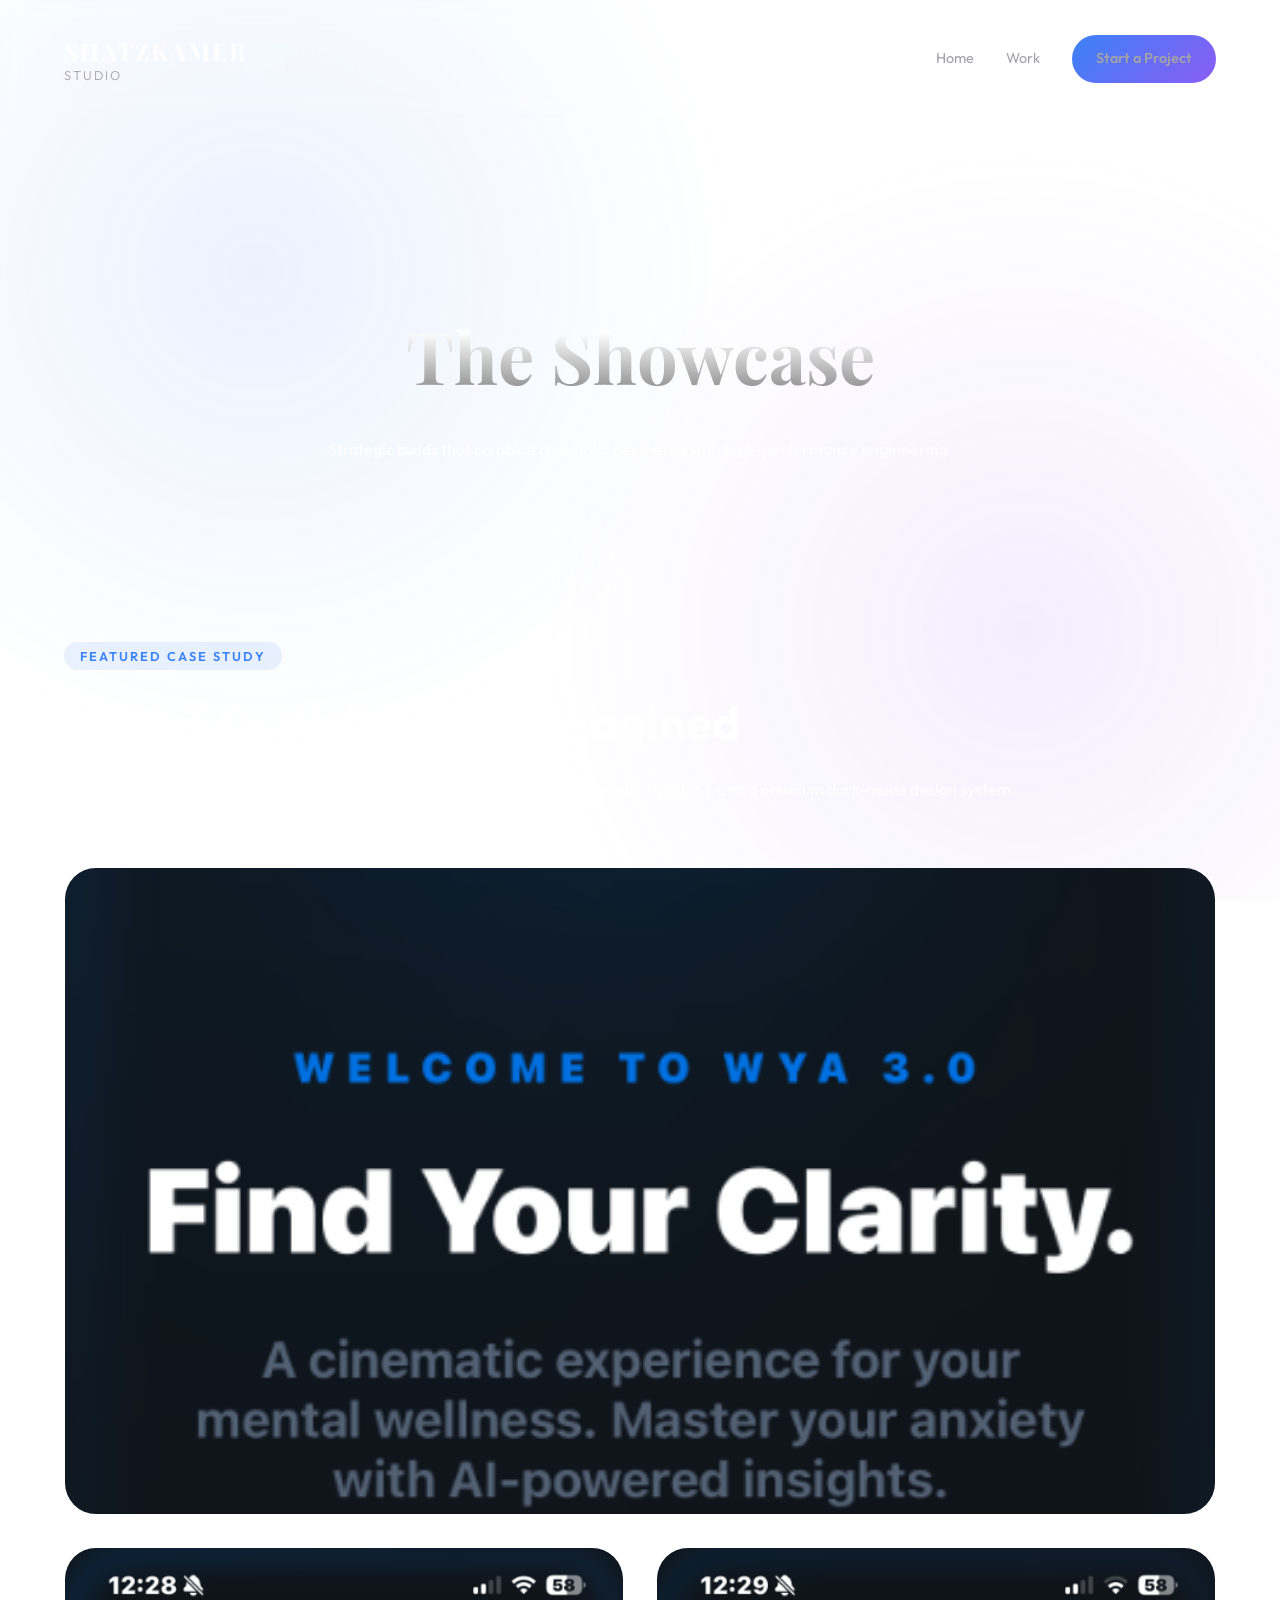
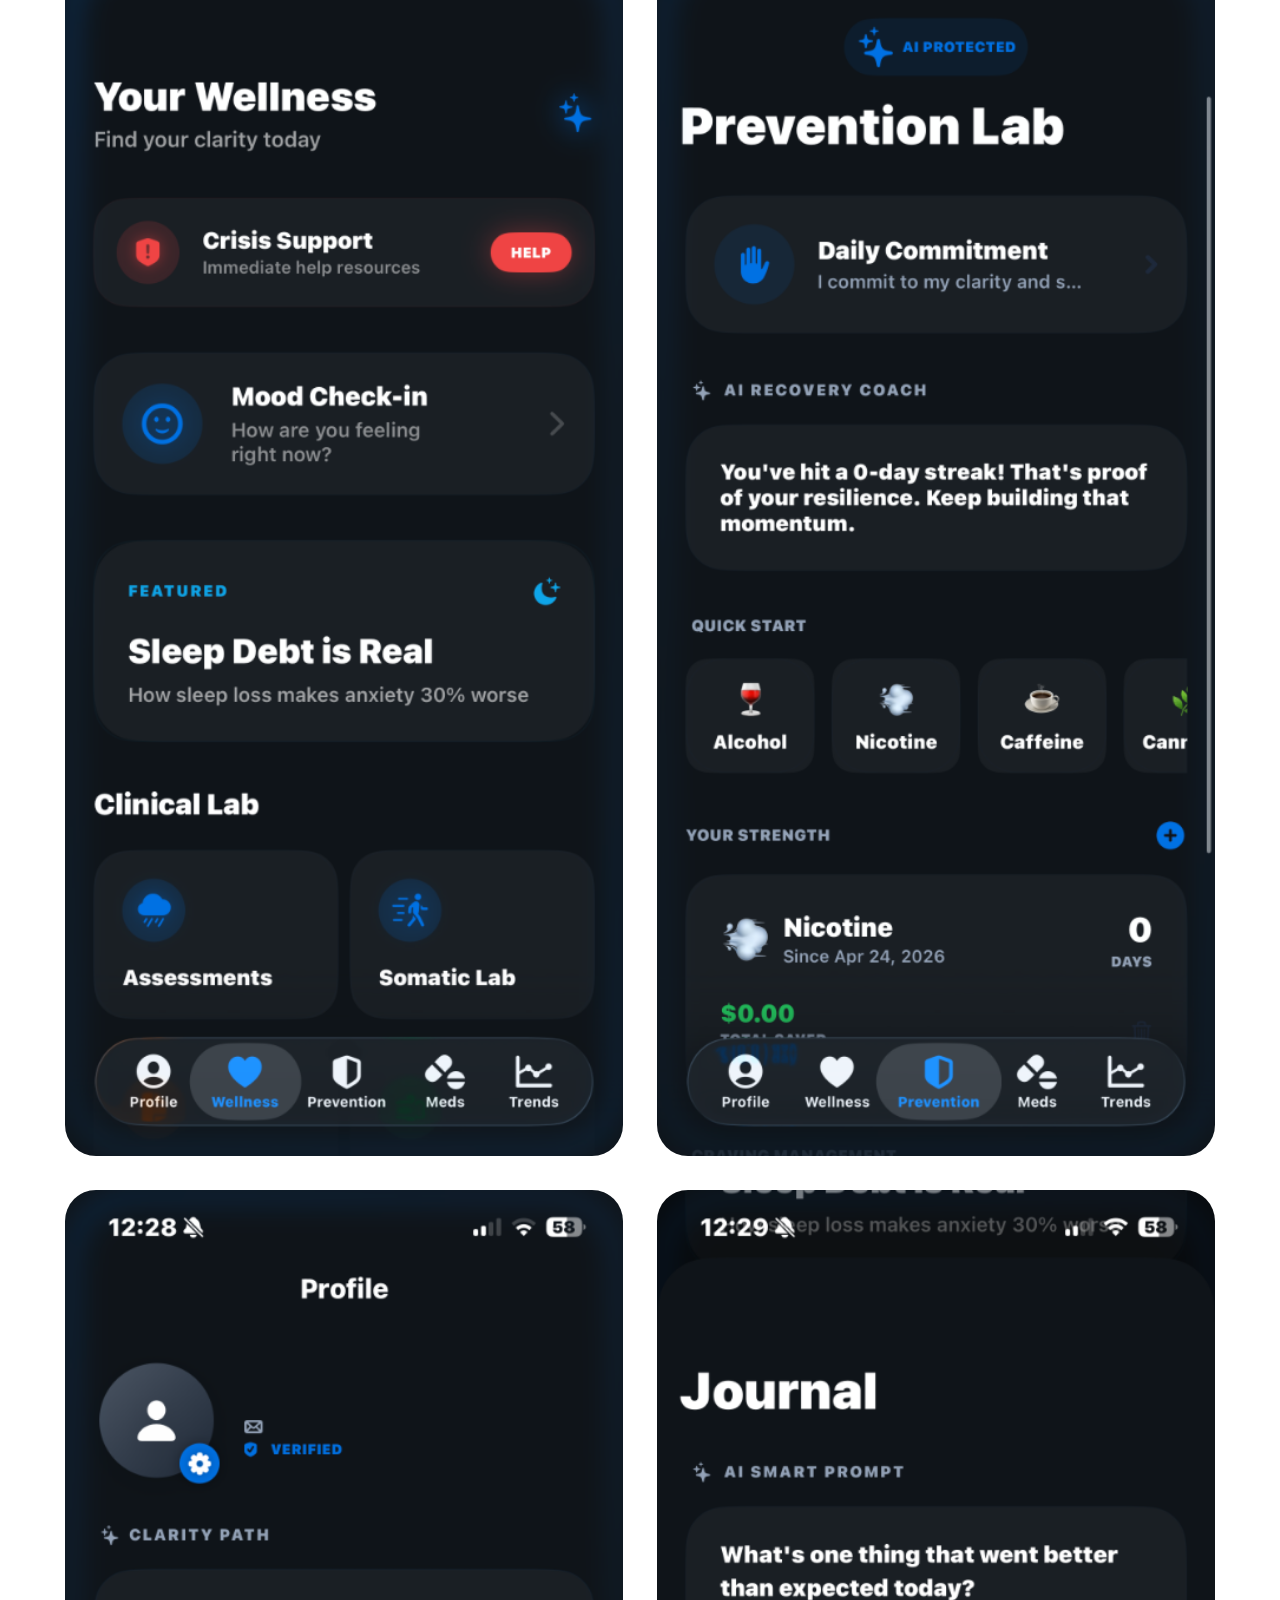
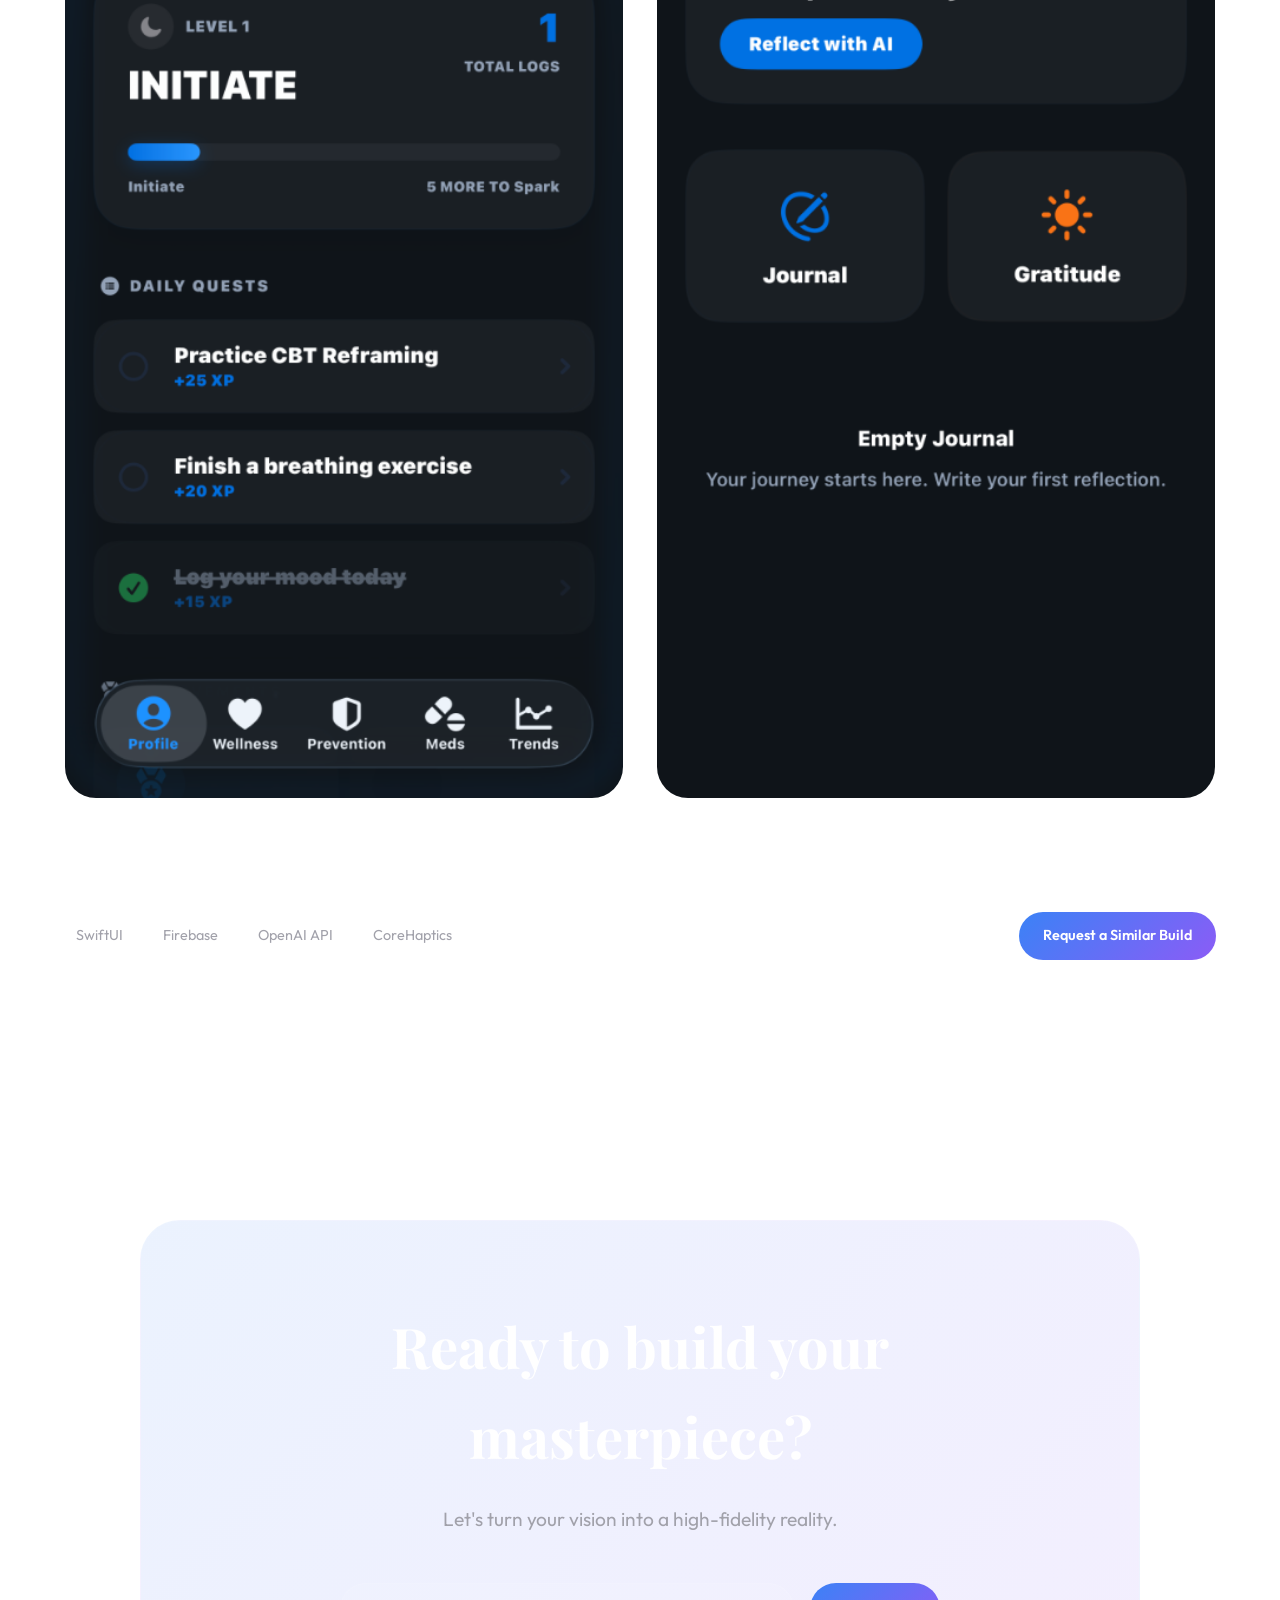
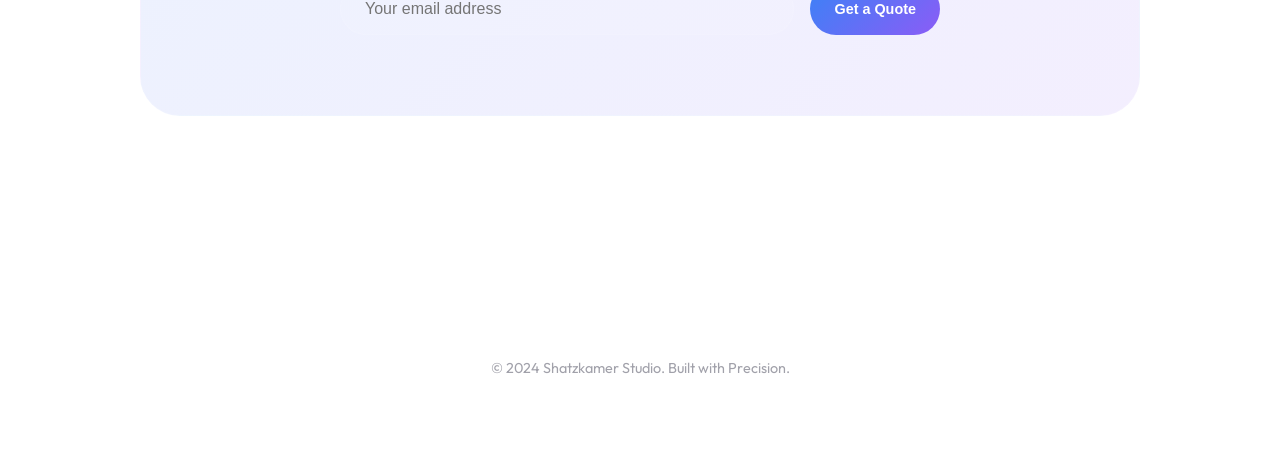
==== portfolio.html @ e7859703 "Add WYA 3.0 case study and dedicated portfolio page" ====
<!DOCTYPE html>
<html lang="en">
<head>
    <meta charset="UTF-8">
    <meta name="viewport" content="width=device-width, initial-scale=1.0">
    <title>Portfolio | Shatzkamer Studio</title>
    <meta name="description" content="A showcase of high-fidelity, cinematic MVPs and boutique digital products by Shatzkamer Studio.">
    <link rel="preconnect" href="https://fonts.googleapis.com">
    <link rel="preconnect" href="https://fonts.gstatic.com" crossorigin>
    <link href="https://fonts.googleapis.com/css2?family=Outfit:wght@300;400;600&family=Playfair+Display:ital,wght@0,700;1,700&display=swap" rel="stylesheet">
    <link rel="stylesheet" href="style.css">
</head>
<body class="portfolio-page">
    <div class="glow-overlay"></div>
    
    <nav>
        <div class="logo"><a href="index.html" style="text-decoration: none; color: inherit;">SHATZKAMER <span>STUDIO</span></a></div>
        <div class="nav-links">
            <a href="index.html">Home</a>
            <a href="index.html#work">Work</a>
            <a href="#contact" class="btn-primary">Start a Project</a>
        </div>
    </nav>

    <main>
        <section class="portfolio-hero">
            <h1>The Showcase</h1>
            <p>Strategic builds that combine cinematic aesthetics with high-performance engineering.</p>
        </section>

        <section class="case-study-detail">
            <div class="case-header">
                <span class="badge">Featured Case Study</span>
                <h2>WYA 3.0: Wellness Reimagined</h2>
                <p>A comprehensive mental wellness platform featuring AI-driven insights, biometric tracking, and a premium dark-mode design system.</p>
            </div>

            <div class="gallery-grid">
                <div class="gallery-item large">
                    <img src="assets/wya_onboarding.png" alt="WYA Onboarding">
                    <div class="item-overlay">
                        <h3>Cinematic Onboarding</h3>
                        <p>A high-impact entrance experience designed to reduce churn and build immediate trust.</p>
                    </div>
                </div>
                <div class="gallery-item">
                    <img src="assets/wya_wellness.png" alt="WYA Wellness Dashboard">
                    <div class="item-overlay">
                        <h3>Wellness Core</h3>
                        <p>Simplified crisis support and mood tracking with a focus on clarity.</p>
                    </div>
                </div>
                <div class="gallery-item">
                    <img src="assets/wya_prevention.png" alt="WYA Prevention Lab">
                    <div class="item-overlay">
                        <h3>The Prevention Lab</h3>
                        <p>AI-powered recovery coaching and habit tracking.</p>
                    </div>
                </div>
                <div class="gallery-item">
                    <img src="assets/wya_profile.png" alt="WYA Profile and Quests">
                    <div class="item-overlay">
                        <h3>Gamified Progress</h3>
                        <p>Visualizing the 'Clarity Path' through level-based progression.</p>
                    </div>
                </div>
                <div class="gallery-item">
                    <img src="assets/wya_journal.png" alt="WYA AI Journal">
                    <div class="item-overlay">
                        <h3>AI Smart Journal</h3>
                        <p>Reflective journaling powered by proprietary AI prompts.</p>
                    </div>
                </div>
            </div>

            <div class="case-footer">
                <div class="tech-stack">
                    <span>SwiftUI</span>
                    <span>Firebase</span>
                    <span>OpenAI API</span>
                    <span>CoreHaptics</span>
                </div>
                <a href="#contact" class="btn-primary">Request a Similar Build</a>
            </div>
        </section>

        <section id="contact" class="cta">
            <div class="cta-box">
                <h2>Ready to build your masterpiece?</h2>
                <p>Let's turn your vision into a high-fidelity reality.</p>
                <form id="contact-form">
                    <input type="email" placeholder="Your email address" required>
                    <button type="submit" class="btn-primary" id="contact-submit">Get a Quote</button>
                </form>
            </div>
        </section>
    </main>

    <footer>
        <p>&copy; 2024 Shatzkamer Studio. Built with Precision.</p>
    </footer>

    <script src="main.js"></script>
</body>
</html>
---- style.css ----
:root {
    --bg: #050505;
    --card-bg: rgba(255, 255, 255, 0.03);
    --border: rgba(255, 255, 255, 0.1);
    --accent-blue: #3b82f6;
    --accent-purple: #8b5cf6;
    --text-main: #ffffff;
    --text-dim: #a1a1aa;
    --font-heading: 'Playfair Display', serif;
    --font-body: 'Outfit', sans-serif;
}

* {
    margin: 0;
    padding: 0;
    box-sizing: border-box;
}

body {
    background-color: var(--bg);
    color: var(--text-main);
    font-family: var(--font-body);
    line-height: 1.6;
    overflow-x: hidden;
}

/* Glow Background */
.glow-overlay {
    position: fixed;
    top: 0;
    left: 0;
    width: 100%;
    height: 100%;
    background: 
        radial-gradient(circle at 20% 30%, rgba(59, 130, 246, 0.1) 0%, transparent 40%),
        radial-gradient(circle at 80% 70%, rgba(139, 92, 246, 0.1) 0%, transparent 40%);
    pointer-events: none;
    z-index: -1;
}

nav {
    display: flex;
    justify-content: space-between;
    align-items: center;
    padding: 2rem 5%;
    position: sticky;
    top: 0;
    z-index: 100;
    backdrop-filter: blur(10px);
}

.logo {
    font-family: var(--font-heading);
    font-size: 1.5rem;
    font-weight: 700;
    letter-spacing: 2px;
}

.logo span {
    font-family: var(--font-body);
    font-weight: 300;
    font-size: 0.8rem;
    color: var(--text-dim);
    display: block;
    margin-top: -5px;
}

.nav-links {
    display: flex;
    gap: 2rem;
    align-items: center;
}

.nav-links a {
    text-decoration: none;
    color: var(--text-dim);
    font-size: 0.9rem;
    transition: color 0.3s;
}

.nav-links a:hover {
    color: var(--text-main);
}

/* Buttons */
.btn-primary {
    background: linear-gradient(135deg, var(--accent-blue), var(--accent-purple));
    color: white;
    padding: 0.8rem 1.5rem;
    border-radius: 50px;
    text-decoration: none;
    font-weight: 600;
    font-size: 0.9rem;
    transition: transform 0.3s, box-shadow 0.3s;
    border: none;
    cursor: pointer;
}

.btn-primary:hover {
    transform: translateY(-2px);
    box-shadow: 0 10px 20px rgba(59, 130, 246, 0.3);
}

.btn-primary:active, .btn-secondary:active {
    transform: scale(0.95);
    filter: brightness(1.2);
}

.btn-secondary {
    background: var(--card-bg);
    border: 1px solid var(--border);
    color: white;
    padding: 0.8rem 1.5rem;
    border-radius: 50px;
    text-decoration: none;
    font-weight: 600;
    font-size: 0.9rem;
    transition: background 0.3s;
}

.btn-secondary:hover {
    background: rgba(255, 255, 255, 0.08);
}

/* Hero Section */
.hero {
    padding: 160px 5% 100px;
    display: grid;
    grid-template-columns: 1.2fr 0.8fr;
    gap: 4rem;
    align-items: center;
    min-height: 90vh;
    background: linear-gradient(rgba(5,5,5,0.8), rgba(5,5,5,0.8)), url('assets/hero_bg.png');
    background-size: cover;
    background-position: center;
}

.hero h1 {
    font-family: var(--font-heading);
    font-size: 4.5rem;
    line-height: 1.1;
    margin-bottom: 2rem;
}

.hero h1 span {
    background: linear-gradient(135deg, var(--accent-blue), var(--accent-purple));
    -webkit-background-clip: text;
    -webkit-text-fill-color: transparent;
}

.hero p {
    font-size: 1.2rem;
    color: var(--text-dim);
    max-width: 600px;
    margin-bottom: 3rem;
}

.hero-btns {
    display: flex;
    gap: 1.5rem;
}

/* Glass Card Animation */
.hero-visual {
    position: relative;
}

.glass-card {
    background: var(--card-bg);
    backdrop-filter: blur(20px);
    border: 1px solid var(--border);
    border-radius: 24px;
    padding: 1.5rem;
    box-shadow: 0 40px 100px rgba(0, 0, 0, 0.5);
    animation: float 6s ease-in-out infinite;
}

@keyframes float {
    0%, 100% { transform: translateY(0); }
    50% { transform: translateY(-20px); }
}

.card-header {
    display: flex;
    gap: 8px;
    margin-bottom: 2rem;
}

.dot {
    width: 12px;
    height: 12px;
    border-radius: 50%;
}

.dot.red { background: #ff5f56; }
.dot.yellow { background: #ffbd2e; }
.dot.green { background: #27c93f; }

.demo-ui {
    padding: 1rem;
}

.stat-row {
    display: grid;
    grid-template-columns: 1fr 1fr;
    gap: 1rem;
    margin-bottom: 2rem;
}

.stat-box {
    background: rgba(255, 255, 255, 0.05);
    padding: 12px 20px;
    border-radius: 12px;
    border: 1px solid var(--border);
    cursor: pointer;
    transition: all 0.3s ease;
}

.stat-box:hover {
    background: rgba(255, 255, 255, 0.1);
    transform: translateY(-2px);
    border-color: var(--accent-blue);
}

.stat-box .label {
    display: block;
    font-size: 0.7rem;
    color: var(--text-dim);
    text-transform: uppercase;
    letter-spacing: 1px;
}

.stat-box .value {
    font-size: 1.2rem;
    font-weight: 600;
}

.chart-box {
    height: 100px;
    background: rgba(255, 255, 255, 0.02);
    border-radius: 12px;
    position: relative;
    overflow: hidden;
}

.chart-line {
    position: absolute;
    bottom: 20%;
    left: 0;
    width: 100%;
    height: 40px;
    background: linear-gradient(90deg, transparent, var(--accent-blue), var(--accent-purple), transparent);
    clip-path: polygon(0% 100%, 10% 80%, 20% 90%, 30% 60%, 40% 70%, 50% 30%, 60% 50%, 70% 20%, 80% 40%, 90% 10%, 100% 30%, 100% 100%);
}

/* Showcase Section */
.showcase {
    padding: 10rem 5%;
    text-align: center;
}

.showcase h2 {
    font-family: var(--font-heading);
    font-size: 3rem;
    margin-bottom: 1rem;
}

.showcase p {
    color: var(--text-dim);
    margin-bottom: 4rem;
}

.demo-container {
    width: 100%;
    max-width: 1000px;
    margin: 0 auto 2rem;
    aspect-ratio: 16/9;
    border-radius: 24px;
    overflow: hidden;
    border: 1px solid var(--border);
    background: #000;
}

#demo-iframe {
    width: 100%;
    height: 100%;
}

.btn-text {
    color: var(--accent-blue);
    text-decoration: none;
    font-weight: 600;
    transition: gap 0.3s;
}

.btn-text:hover {
    text-decoration: underline;
}

/* Portfolio Section */
.portfolio {
    padding: 10rem 5%;
    max-width: 1400px;
    margin: 0 auto;
}

.section-header {
    text-align: center;
    margin-bottom: 5rem;
}

.section-header h2 {
    font-family: var(--font-heading);
    font-size: 3.5rem;
    margin-bottom: 1rem;
}

.section-header p {
    color: var(--text-dim);
    font-size: 1.2rem;
}

.portfolio-grid {
    display: grid;
    grid-template-columns: repeat(2, 1fr);
    gap: 3rem;
}

.portfolio-card {
    background: var(--card-bg);
    border: 1px solid var(--border);
    border-radius: 32px;
    overflow: hidden;
    cursor: pointer;
    transition: transform 0.4s cubic-bezier(0.16, 1, 0.3, 1), box-shadow 0.4s, border-color 0.4s ease;
}

.portfolio-card:hover {
    transform: translateY(-10px) scale(1.02);
    box-shadow: 0 30px 60px rgba(0,0,0,0.5), 0 0 20px rgba(59, 130, 246, 0.2);
    border-color: var(--accent-blue);
}

.portfolio-img {
    position: relative;
    height: 300px;
    overflow: hidden;
}

.portfolio-img img {
    width: 100%;
    height: 100%;
    object-fit: cover;
    transition: transform 0.6s ease;
}

.portfolio-card:hover .portfolio-img img {
    transform: scale(1.05);
}

.portfolio-overlay {
    position: absolute;
    top: 20px;
    right: 20px;
    background: rgba(0, 0, 0, 0.6);
    backdrop-filter: blur(10px);
    padding: 8px 16px;
    border-radius: 100px;
    border: 1px solid var(--border);
}

.portfolio-overlay span {
    font-size: 0.75rem;
    font-weight: 600;
    text-transform: uppercase;
    letter-spacing: 1px;
}

.portfolio-info {
    padding: 2.5rem;
}

.portfolio-info h3 {
    font-size: 1.8rem;
    margin-bottom: 1rem;
}

.portfolio-info p {
    color: var(--text-dim);
    margin-bottom: 2rem;
    font-size: 1rem;
}

.tags {
    display: flex;
    gap: 1rem;
}

.tags span {
    background: rgba(255, 255, 255, 0.05);
    border: 1px solid var(--border);
    padding: 4px 12px;
    border-radius: 100px;
    font-size: 0.7rem;
    color: var(--text-dim);
}

@media (max-width: 768px) {
    .portfolio-grid {
        grid-template-columns: 1fr;
    }
}

/* Services */
.services {
    display: grid;
    grid-template-columns: repeat(auto-fit, minmax(300px, 1fr));
    gap: 2rem;
    padding: 5rem 5%;
    max-width: 1400px;
    margin: 0 auto;
}

.service-card {
    background: var(--card-bg);
    border: 1px solid var(--border);
    padding: 3rem;
    border-radius: 24px;
    transition: transform 0.3s, border-color 0.3s;
}

.service-card:hover {
    transform: translateY(-10px);
    border-color: var(--accent-blue);
}

.service-card .icon {
    font-size: 2.5rem;
    margin-bottom: 1.5rem;
}

.service-card h3 {
    font-size: 1.5rem;
    margin-bottom: 1rem;
}

.service-card p {
    color: var(--text-dim);
}

/* CTA Section */
.cta {
    padding: 10rem 5%;
    display: flex;
    justify-content: center;
}

.cta-box {
    background: linear-gradient(135deg, rgba(59, 130, 246, 0.1), rgba(139, 92, 246, 0.1));
    border: 1px solid var(--border);
    padding: 5rem;
    border-radius: 40px;
    text-align: center;
    width: 100%;
    max-width: 1000px;
}

.cta-box h2 {
    font-family: var(--font-heading);
    font-size: 3.5rem;
    margin-bottom: 1.5rem;
}

.cta-box p {
    font-size: 1.2rem;
    color: var(--text-dim);
    margin-bottom: 3rem;
}

#contact-form {
    display: flex;
    gap: 1rem;
    justify-content: center;
    max-width: 600px;
    margin: 0 auto;
}

#contact-form input {
    background: rgba(255, 255, 255, 0.05);
    border: 1px solid var(--border);
    padding: 1rem 1.5rem;
    border-radius: 50px;
    color: white;
    flex: 1;
    font-size: 1rem;
}

footer {
    padding: 5rem 5%;
    text-align: center;
    border-top: 1px solid var(--border);
    color: var(--text-dim);
    font-size: 0.9rem;
}


/* Portfolio Page Styles */
.portfolio-page {
    background: var(--bg-color);
}

.portfolio-hero {
    padding: 180px 5% 80px;
    text-align: center;
}

.portfolio-hero h1 {
    font-size: 4.5rem;
    font-family: 'Playfair Display', serif;
    margin-bottom: 1.5rem;
    background: linear-gradient(to bottom, #fff 30%, #666);
    -webkit-background-clip: text;
    -webkit-text-fill-color: transparent;
}

.case-study-detail {
    padding: 100px 5%;
    max-width: 1400px;
    margin: 0 auto;
}

.case-header {
    margin-bottom: 4rem;
    text-align: left;
}

.case-header h2 {
    font-size: 3rem;
    margin: 1rem 0;
}

.badge {
    background: rgba(59, 130, 246, 0.1);
    color: var(--accent-blue);
    padding: 6px 16px;
    border-radius: 100px;
    font-size: 0.8rem;
    font-weight: 600;
    text-transform: uppercase;
    letter-spacing: 2px;
}

.gallery-grid {
    display: grid;
    grid-template-columns: repeat(2, 1fr);
    gap: 2rem;
    margin-bottom: 4rem;
}

.gallery-item {
    position: relative;
    border-radius: 32px;
    overflow: hidden;
    background: var(--card-bg);
    border: 1px solid var(--border);
    transition: transform 0.6s cubic-bezier(0.16, 1, 0.3, 1);
}

.gallery-item img {
    width: 100%;
    height: 100%;
    object-fit: cover;
    display: block;
    transition: transform 0.8s ease;
}

.gallery-item.large {
    grid-column: span 2;
    aspect-ratio: 16/9;
}

.gallery-item:hover {
    transform: scale(0.98);
}

.gallery-item:hover img {
    transform: scale(1.05);
}

.item-overlay {
    position: absolute;
    bottom: 0;
    left: 0;
    right: 0;
    padding: 3rem;
    background: linear-gradient(to top, rgba(0,0,0,0.9), transparent);
    opacity: 0;
    transition: opacity 0.4s;
}

.gallery-item:hover .item-overlay {
    opacity: 1;
}

.case-footer {
    display: flex;
    justify-content: space-between;
    align-items: center;
    padding-top: 3rem;
    border-top: 1px solid var(--border);
}

.tech-stack {
    display: flex;
    gap: 1rem;
}

.tech-stack span {
    font-size: 0.9rem;
    color: var(--text-dim);
    background: rgba(255,255,255,0.05);
    padding: 4px 12px;
    border-radius: 8px;
}

@media (max-width: 1024px) {
    .hero {
        grid-template-columns: 1fr;
        text-align: center;
    }
    .hero h1 { font-size: 3.5rem; }
    .hero-btns { justify-content: center; }
    .hero-visual { display: none; }
    #contact-form { flex-direction: column; }
}

@media (max-width: 850px) {
    .gallery-grid { grid-template-columns: 1fr; }
    .gallery-item.large { grid-column: span 1; }
    .portfolio-hero h1 { font-size: 3rem; }
    .case-footer { flex-direction: column; gap: 2rem; text-align: center; }
}
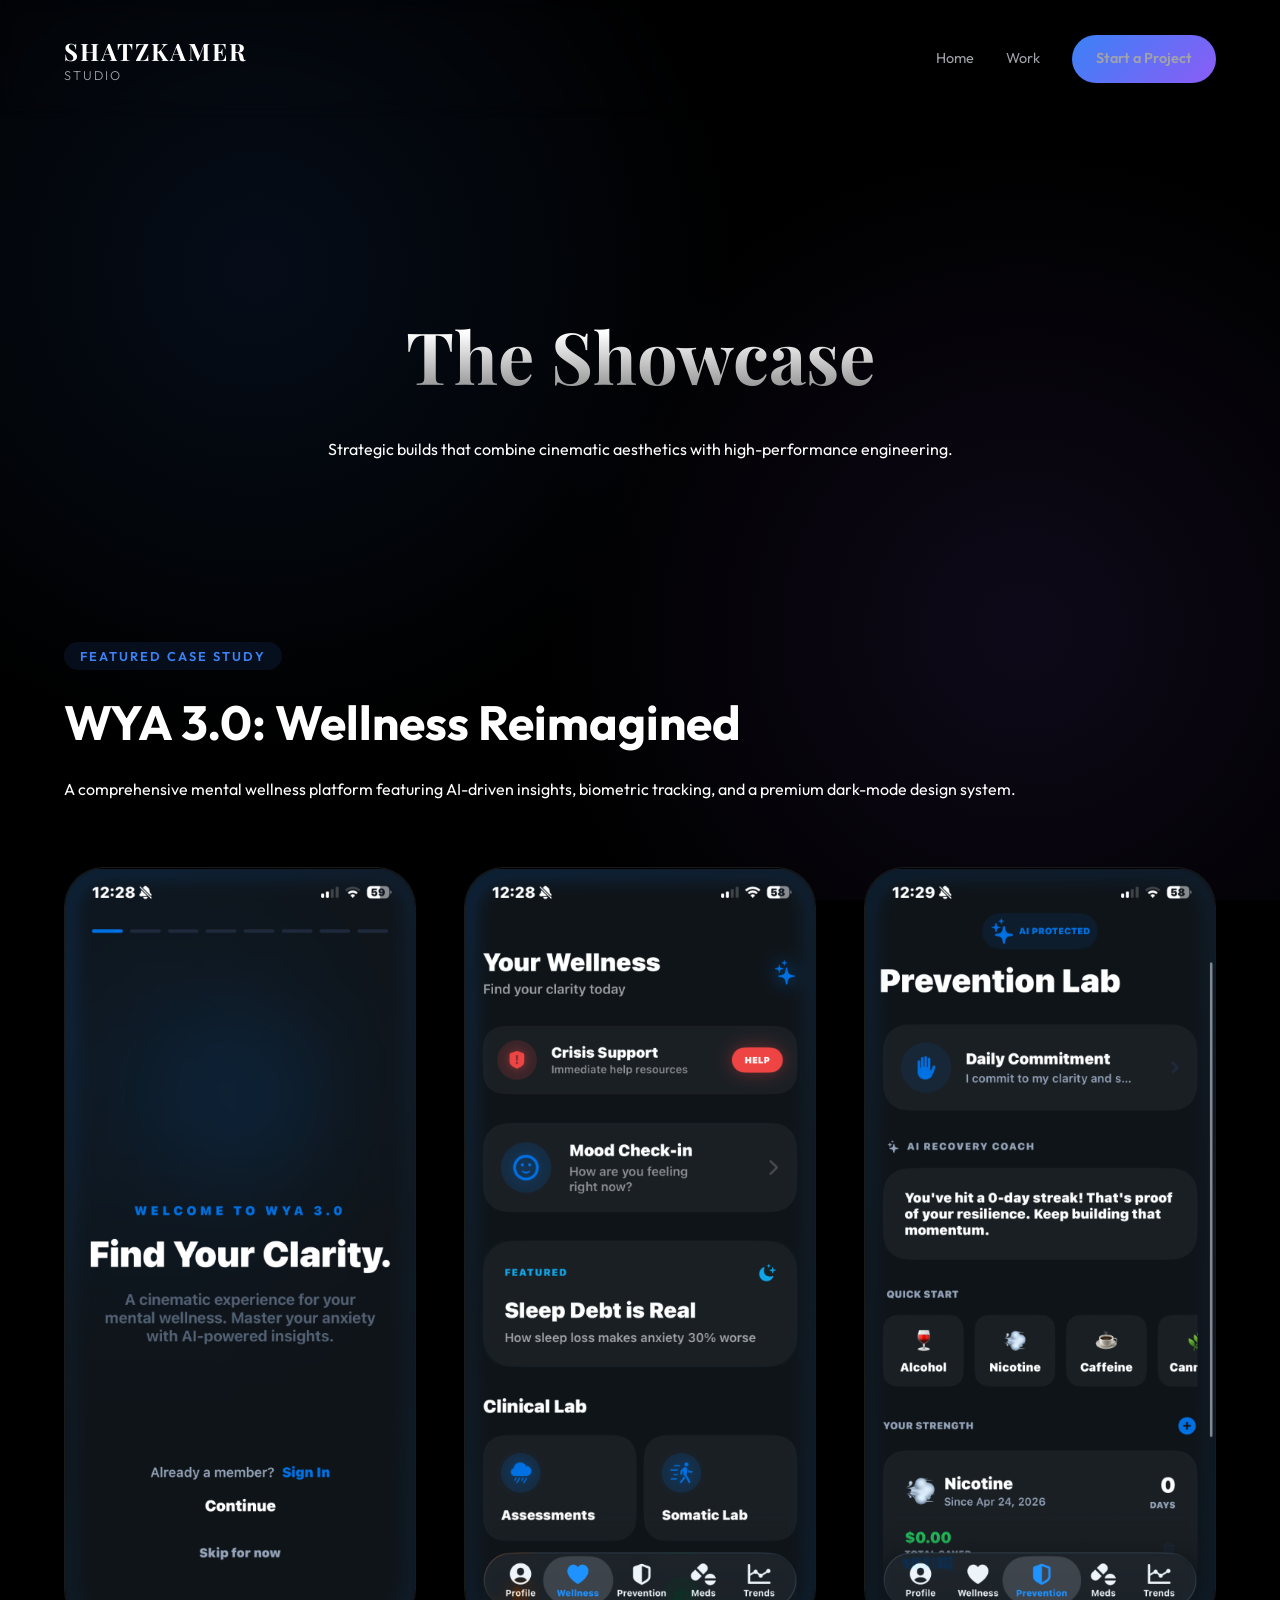
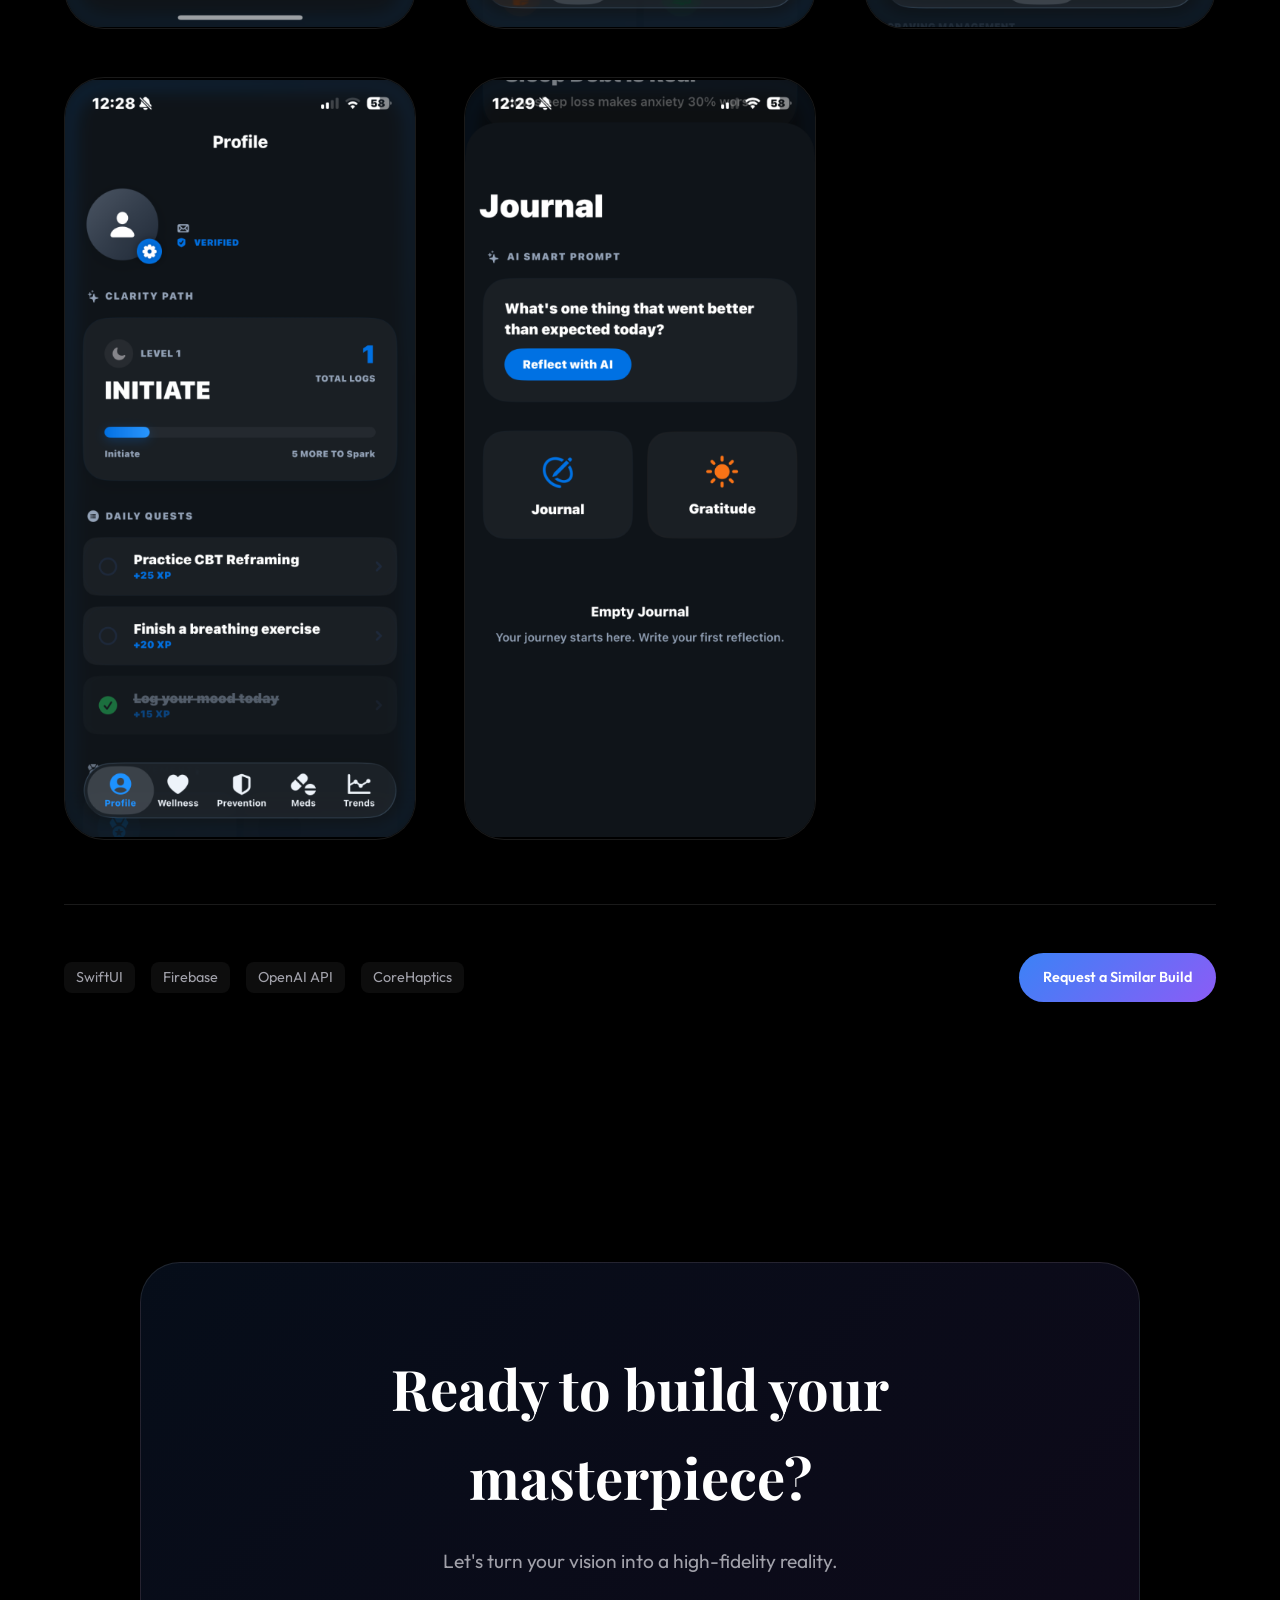
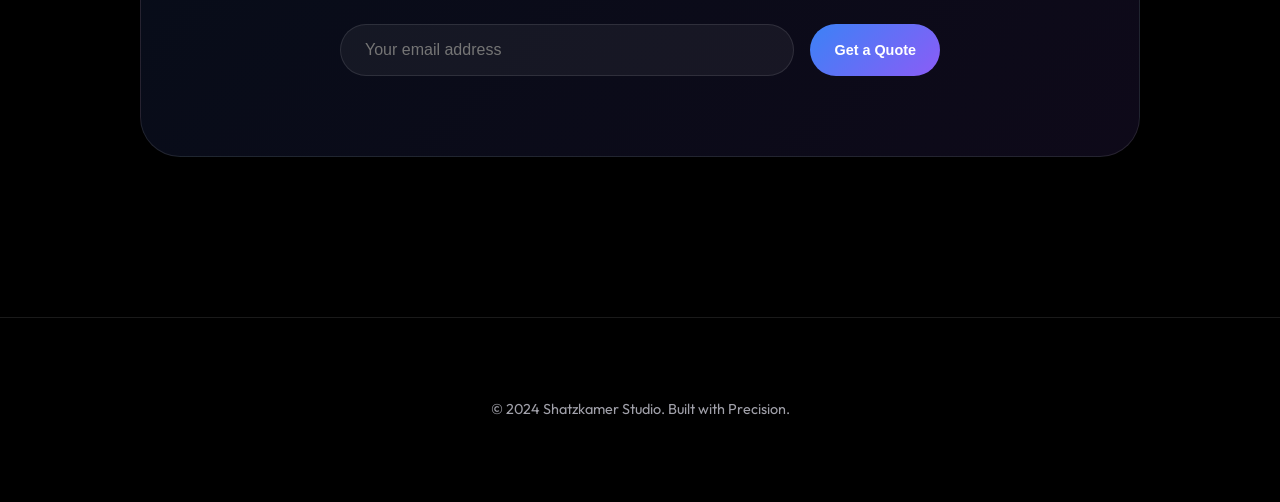
==== commit d3d94aec: "Revert to original screenshots and optimize CSS for sharpening and mobile aspect ratios" ====
--- a/portfolio.html
+++ b/portfolio.html
@@ -36,39 +36,34 @@
             </div>
 
             <div class="gallery-grid">
-                <div class="gallery-item large">
+                <div class="gallery-item">
                     <img src="assets/wya_onboarding.png" alt="WYA Onboarding">
                     <div class="item-overlay">
                         <h3>Cinematic Onboarding</h3>
-                        <p>A high-impact entrance experience designed to reduce churn and build immediate trust.</p>
                     </div>
                 </div>
                 <div class="gallery-item">
                     <img src="assets/wya_wellness.png" alt="WYA Wellness Dashboard">
                     <div class="item-overlay">
                         <h3>Wellness Core</h3>
-                        <p>Simplified crisis support and mood tracking with a focus on clarity.</p>
                     </div>
                 </div>
                 <div class="gallery-item">
                     <img src="assets/wya_prevention.png" alt="WYA Prevention Lab">
                     <div class="item-overlay">
                         <h3>The Prevention Lab</h3>
-                        <p>AI-powered recovery coaching and habit tracking.</p>
                     </div>
                 </div>
                 <div class="gallery-item">
                     <img src="assets/wya_profile.png" alt="WYA Profile and Quests">
                     <div class="item-overlay">
                         <h3>Gamified Progress</h3>
-                        <p>Visualizing the 'Clarity Path' through level-based progression.</p>
                     </div>
                 </div>
                 <div class="gallery-item">
                     <img src="assets/wya_journal.png" alt="WYA AI Journal">
                     <div class="item-overlay">
                         <h3>AI Smart Journal</h3>
-                        <p>Reflective journaling powered by proprietary AI prompts.</p>
                     </div>
                 </div>
             </div>
--- a/style.css
+++ b/style.css
@@ -506,7 +506,7 @@
 
 /* Portfolio Page Styles */
 .portfolio-page {
-    background: var(--bg-color);
+    background: #000000;
 }
 
 .portfolio-hero {
@@ -552,31 +552,28 @@
 
 .gallery-grid {
     display: grid;
-    grid-template-columns: repeat(2, 1fr);
-    gap: 2rem;
+    grid-template-columns: repeat(auto-fill, minmax(300px, 1fr));
+    gap: 3rem;
     margin-bottom: 4rem;
 }
 
 .gallery-item {
     position: relative;
-    border-radius: 32px;
+    border-radius: 40px;
     overflow: hidden;
-    background: var(--card-bg);
+    background: #000;
     border: 1px solid var(--border);
     transition: transform 0.6s cubic-bezier(0.16, 1, 0.3, 1);
+    aspect-ratio: 9 / 19.5; /* Modern mobile aspect ratio */
 }
 
 .gallery-item img {
     width: 100%;
     height: 100%;
-    object-fit: cover;
+    object-fit: contain; /* Prevent stretching */
     display: block;
-    transition: transform 0.8s ease;
-}
-
-.gallery-item.large {
-    grid-column: span 2;
-    aspect-ratio: 16/9;
+    image-rendering: -webkit-optimize-contrast; /* Sharpening */
+    image-rendering: crisp-edges;
 }
 
 .gallery-item:hover {
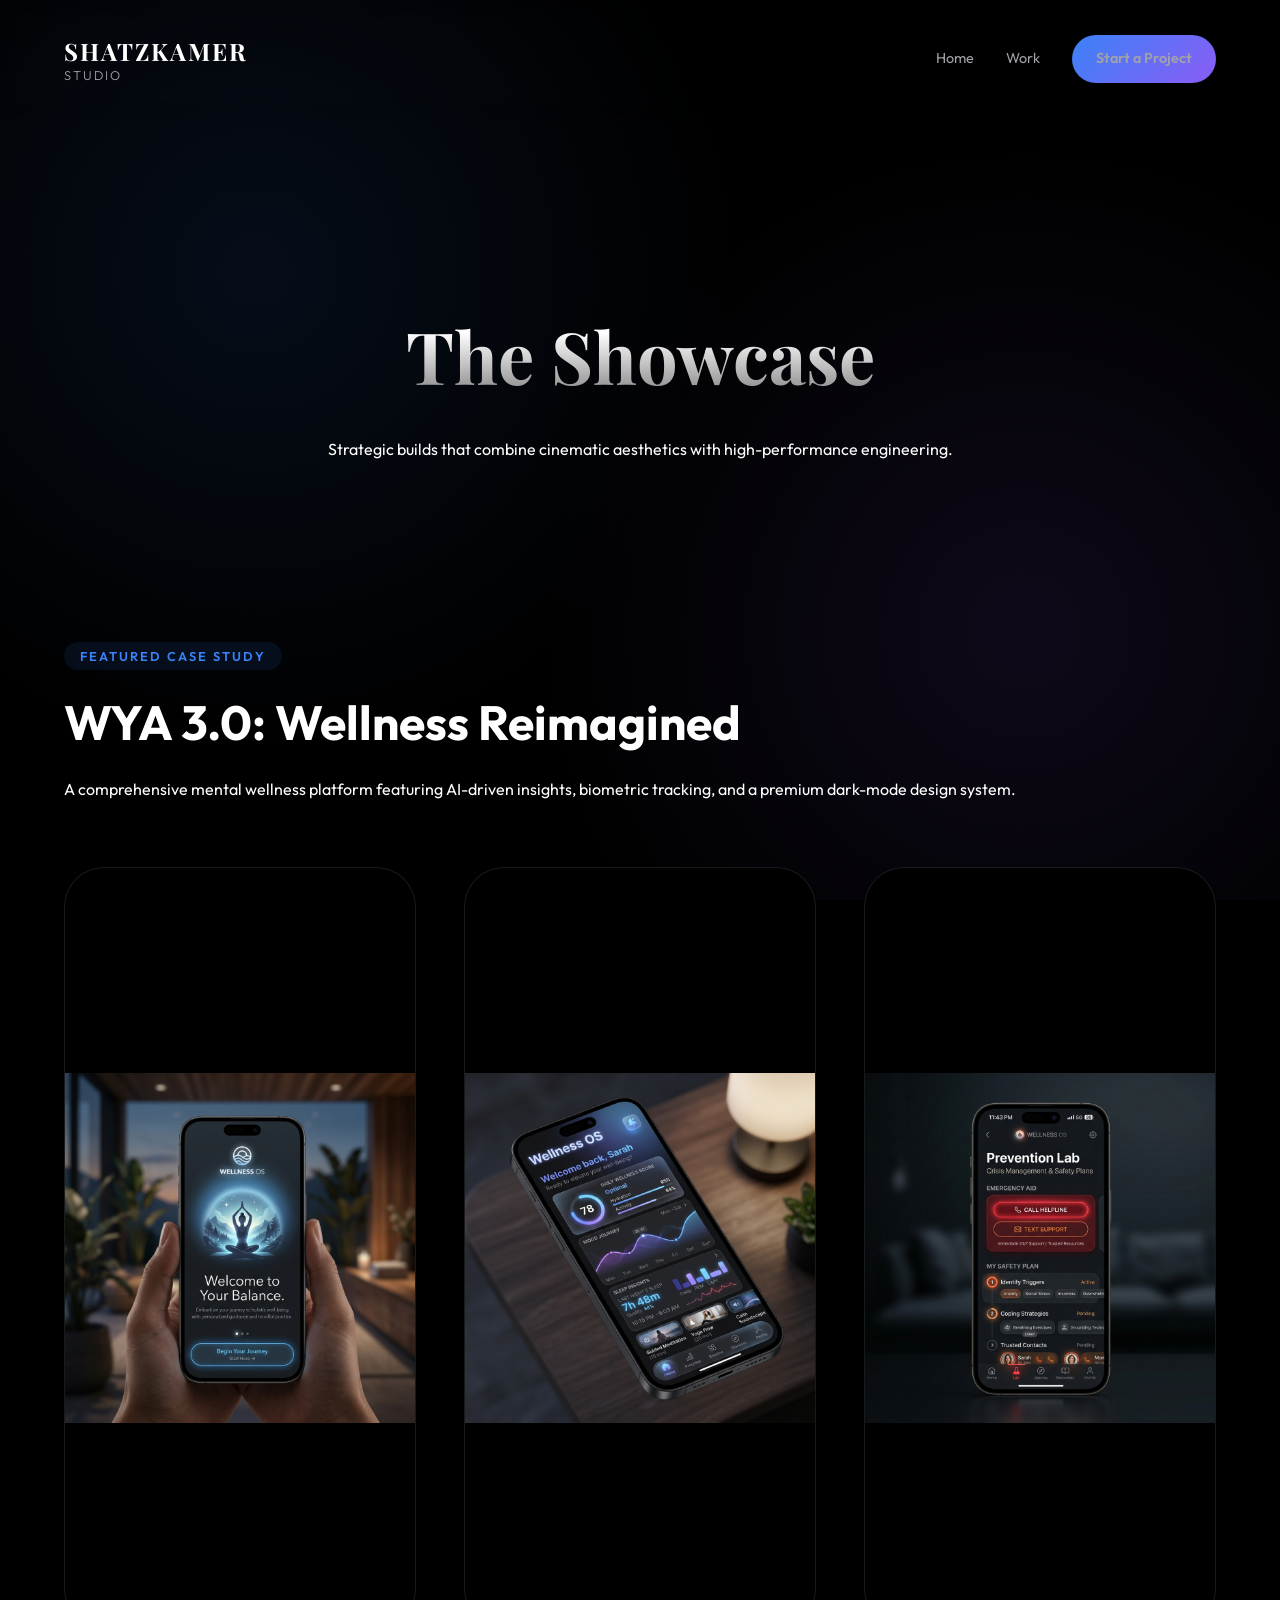
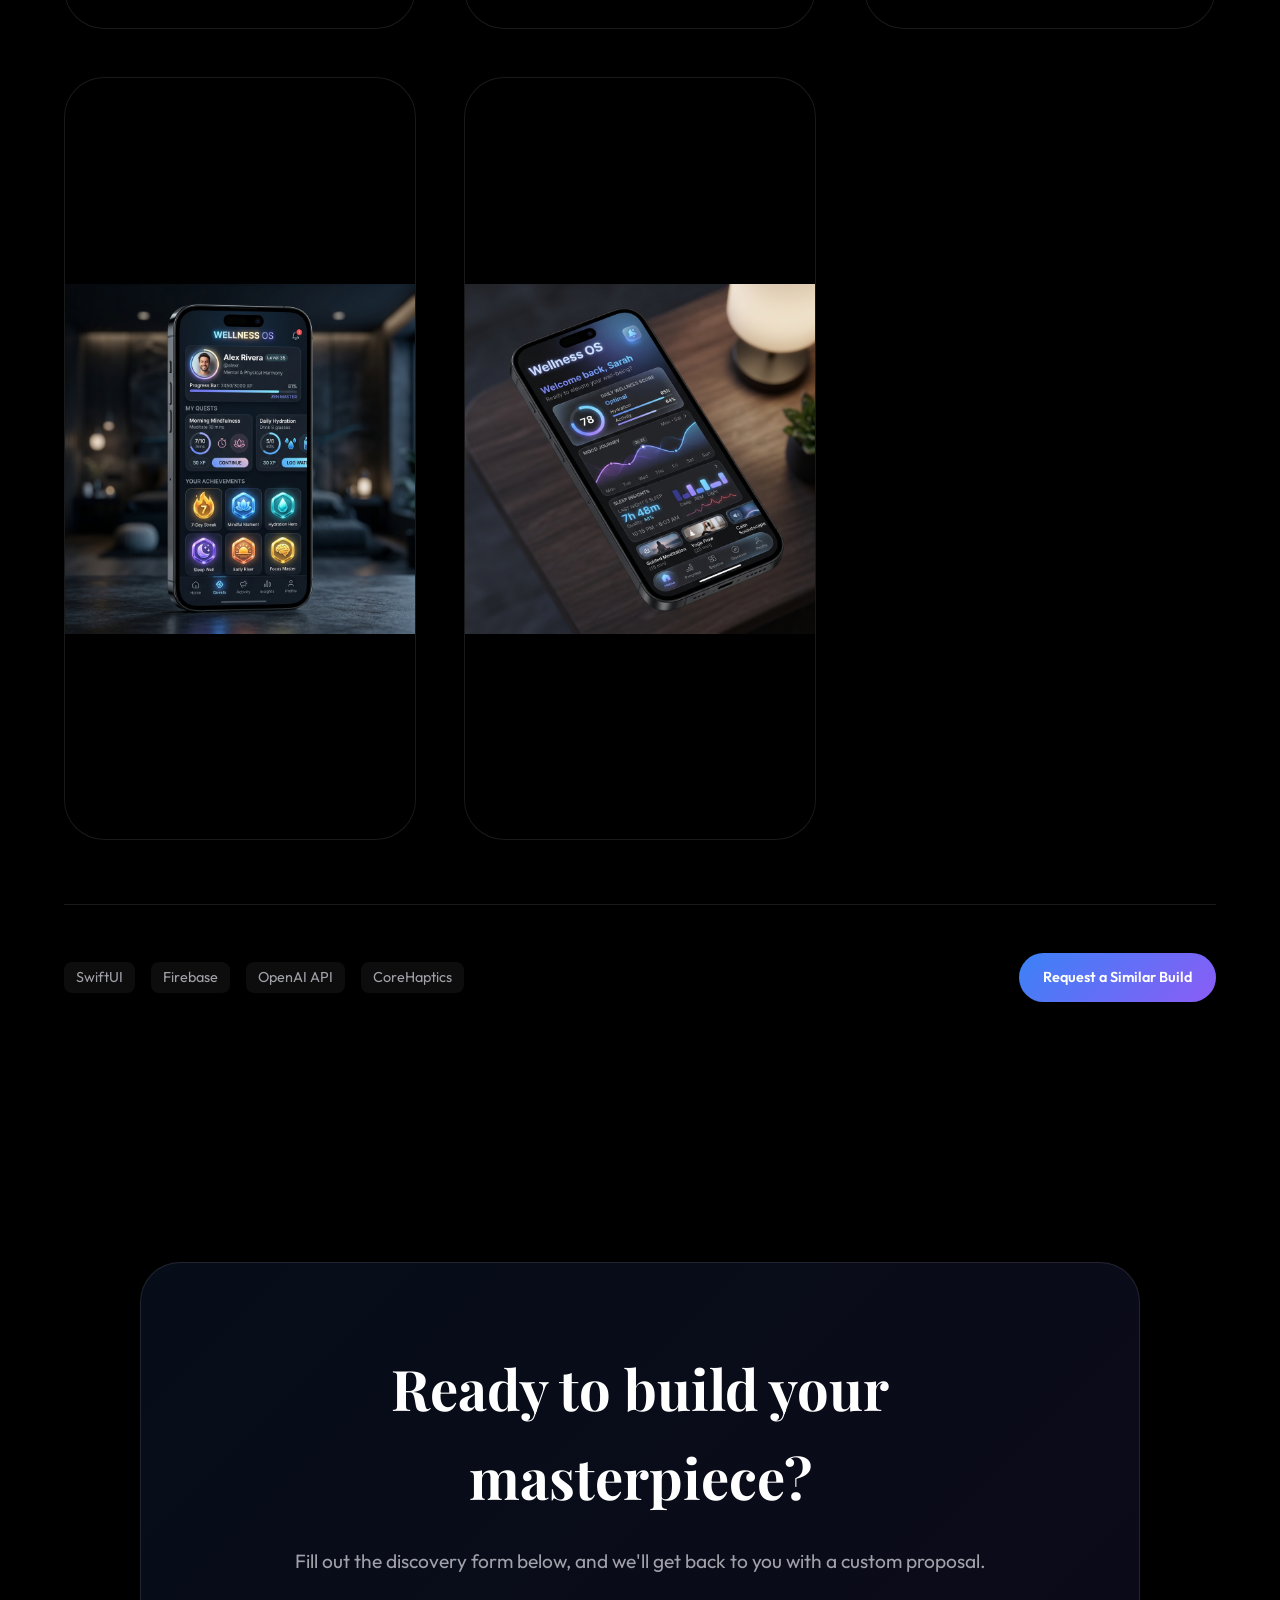
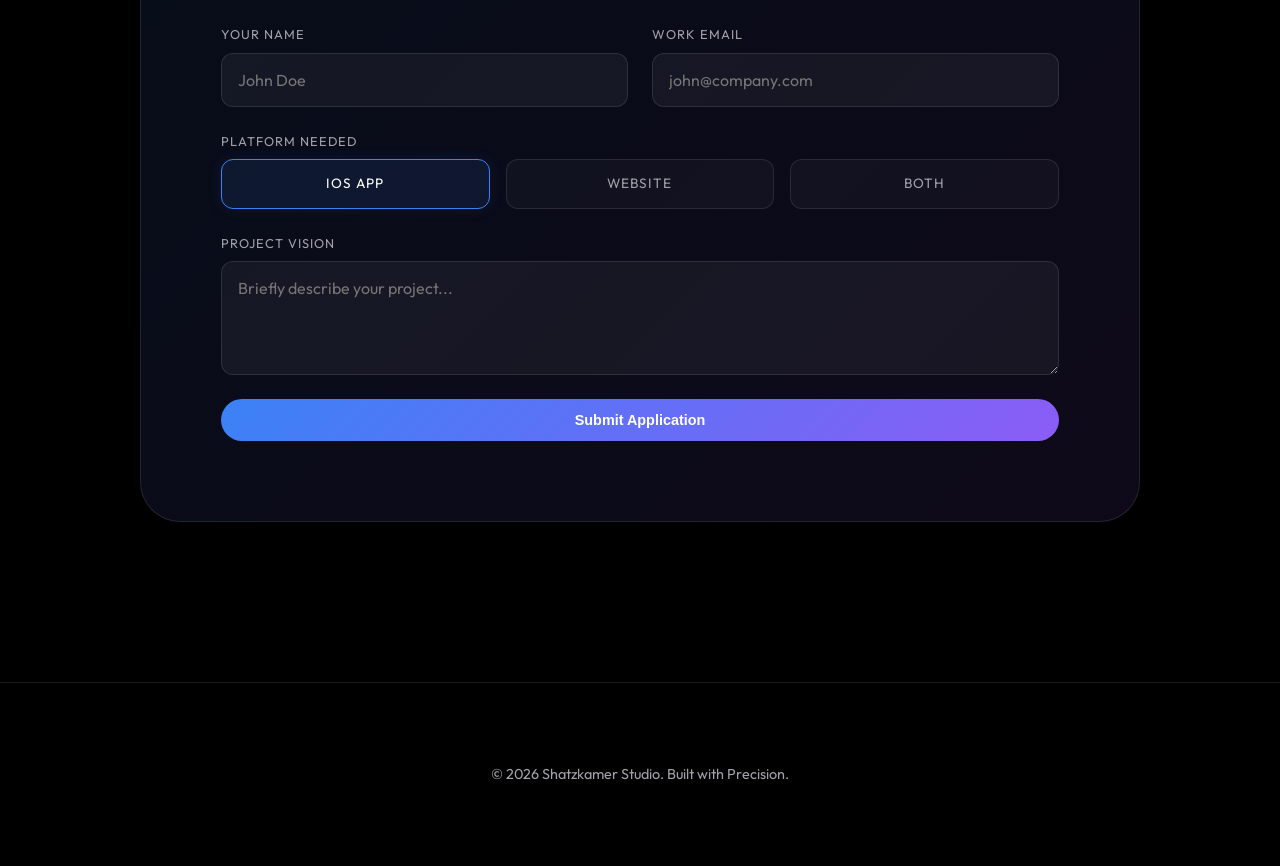
==== commit 5846ed90: "🚀 Launch: Domain connected, Cinematic UI overhaul, and Discovery Form live" ====
--- a/portfolio.html
+++ b/portfolio.html
@@ -82,17 +82,56 @@
         <section id="contact" class="cta">
             <div class="cta-box">
                 <h2>Ready to build your masterpiece?</h2>
-                <p>Let's turn your vision into a high-fidelity reality.</p>
-                <form id="contact-form">
-                    <input type="email" placeholder="Your email address" required>
-                    <button type="submit" class="btn-primary" id="contact-submit">Get a Quote</button>
+                <p>Fill out the discovery form below, and we'll get back to you with a custom proposal.</p>
+                
+                <form id="discovery-form" action="https://formspree.io/f/mzdyqdpy" method="POST">
+                    <div class="form-grid">
+                        <div class="input-group">
+                            <label>Your Name</label>
+                            <input type="text" name="name" placeholder="John Doe" required>
+                        </div>
+                        <div class="input-group">
+                            <label>Work Email</label>
+                            <input type="email" name="email" placeholder="john@company.com" required>
+                        </div>
+                    </div>
+
+                    <div class="input-group">
+                        <label>Platform Needed</label>
+                        <div class="radio-group">
+                            <label class="radio-item">
+                                <input type="radio" name="service" value="iOS App" checked>
+                                <span>iOS App</span>
+                            </label>
+                            <label class="radio-item">
+                                <input type="radio" name="service" value="Website">
+                                <span>Website</span>
+                            </label>
+                            <label class="radio-item">
+                                <input type="radio" name="service" value="Both">
+                                <span>Both</span>
+                            </label>
+                        </div>
+                    </div>
+
+                    <div class="input-group">
+                        <label>Project vision</label>
+                        <textarea name="description" placeholder="Briefly describe your project..." rows="4" required></textarea>
+                    </div>
+
+                    <button type="submit" class="btn-primary" id="submit-btn">Submit Application</button>
                 </form>
+                <div id="form-success" class="hidden">
+                    <div class="success-icon">✨</div>
+                    <h3>Application Received!</h3>
+                    <p>We'll review your vision and reach out via email shortly.</p>
+                </div>
             </div>
         </section>
     </main>
 
     <footer>
-        <p>&copy; 2024 Shatzkamer Studio. Built with Precision.</p>
+        <p>&copy; 2026 Shatzkamer Studio. Built with Precision.</p>
     </footer>
 
     <script src="main.js"></script>
--- a/style.css
+++ b/style.css
@@ -631,9 +631,110 @@
     #contact-form { flex-direction: column; }
 }
 
-@media (max-width: 850px) {
-    .gallery-grid { grid-template-columns: 1fr; }
-    .gallery-item.large { grid-column: span 1; }
-    .portfolio-hero h1 { font-size: 3rem; }
-    .case-footer { flex-direction: column; gap: 2rem; text-align: center; }
-}
+/* Discovery Form Styles */
+#discovery-form {
+    text-align: left;
+    display: flex;
+    flex-direction: column;
+    gap: 1.5rem;
+}
+
+.form-grid {
+    display: grid;
+    grid-template-columns: 1fr 1fr;
+    gap: 1.5rem;
+}
+
+.input-group {
+    display: flex;
+    flex-direction: column;
+    gap: 0.5rem;
+}
+
+.input-group label {
+    font-size: 0.8rem;
+    color: var(--text-dim);
+    text-transform: uppercase;
+    letter-spacing: 1px;
+}
+
+#discovery-form input, 
+#discovery-form select, 
+#discovery-form textarea {
+    background: rgba(255, 255, 255, 0.05);
+    border: 1px solid var(--border);
+    padding: 1rem;
+    border-radius: 12px;
+    color: white;
+    font-family: var(--font-body);
+    font-size: 1rem;
+    transition: border-color 0.3s, box-shadow 0.3s;
+}
+
+#discovery-form input:focus, 
+#discovery-form select:focus, 
+#discovery-form textarea:focus {
+    outline: none;
+    border-color: var(--accent-blue);
+    box-shadow: 0 0 15px rgba(59, 130, 246, 0.2);
+}
+
+.radio-group {
+    display: grid;
+    grid-template-columns: repeat(3, 1fr);
+    gap: 1rem;
+}
+
+.radio-item {
+    position: relative;
+    cursor: pointer;
+}
+
+.radio-item input {
+    position: absolute;
+    opacity: 0;
+}
+
+.radio-item span {
+    display: block;
+    padding: 0.8rem;
+    background: rgba(255, 255, 255, 0.03);
+    border: 1px solid var(--border);
+    border-radius: 12px;
+    text-align: center;
+    font-size: 0.85rem;
+    transition: all 0.3s;
+}
+
+.radio-item input:checked + span {
+    background: rgba(59, 130, 246, 0.1);
+    border-color: var(--accent-blue);
+    color: white;
+    box-shadow: 0 0 15px rgba(59, 130, 246, 0.1);
+}
+
+.hidden {
+    display: none;
+}
+
+#form-success {
+    padding: 2rem;
+    text-align: center;
+    animation: fadeIn 0.5s ease;
+}
+
+.success-icon {
+    font-size: 3rem;
+    margin-bottom: 1rem;
+}
+
+@keyframes fadeIn {
+    from { opacity: 0; transform: translateY(10px); }
+    to { opacity: 1; transform: translateY(0); }
+}
+
+@media (max-width: 600px) {
+    .form-grid, .radio-group {
+        grid-template-columns: 1fr;
+    }
+}
